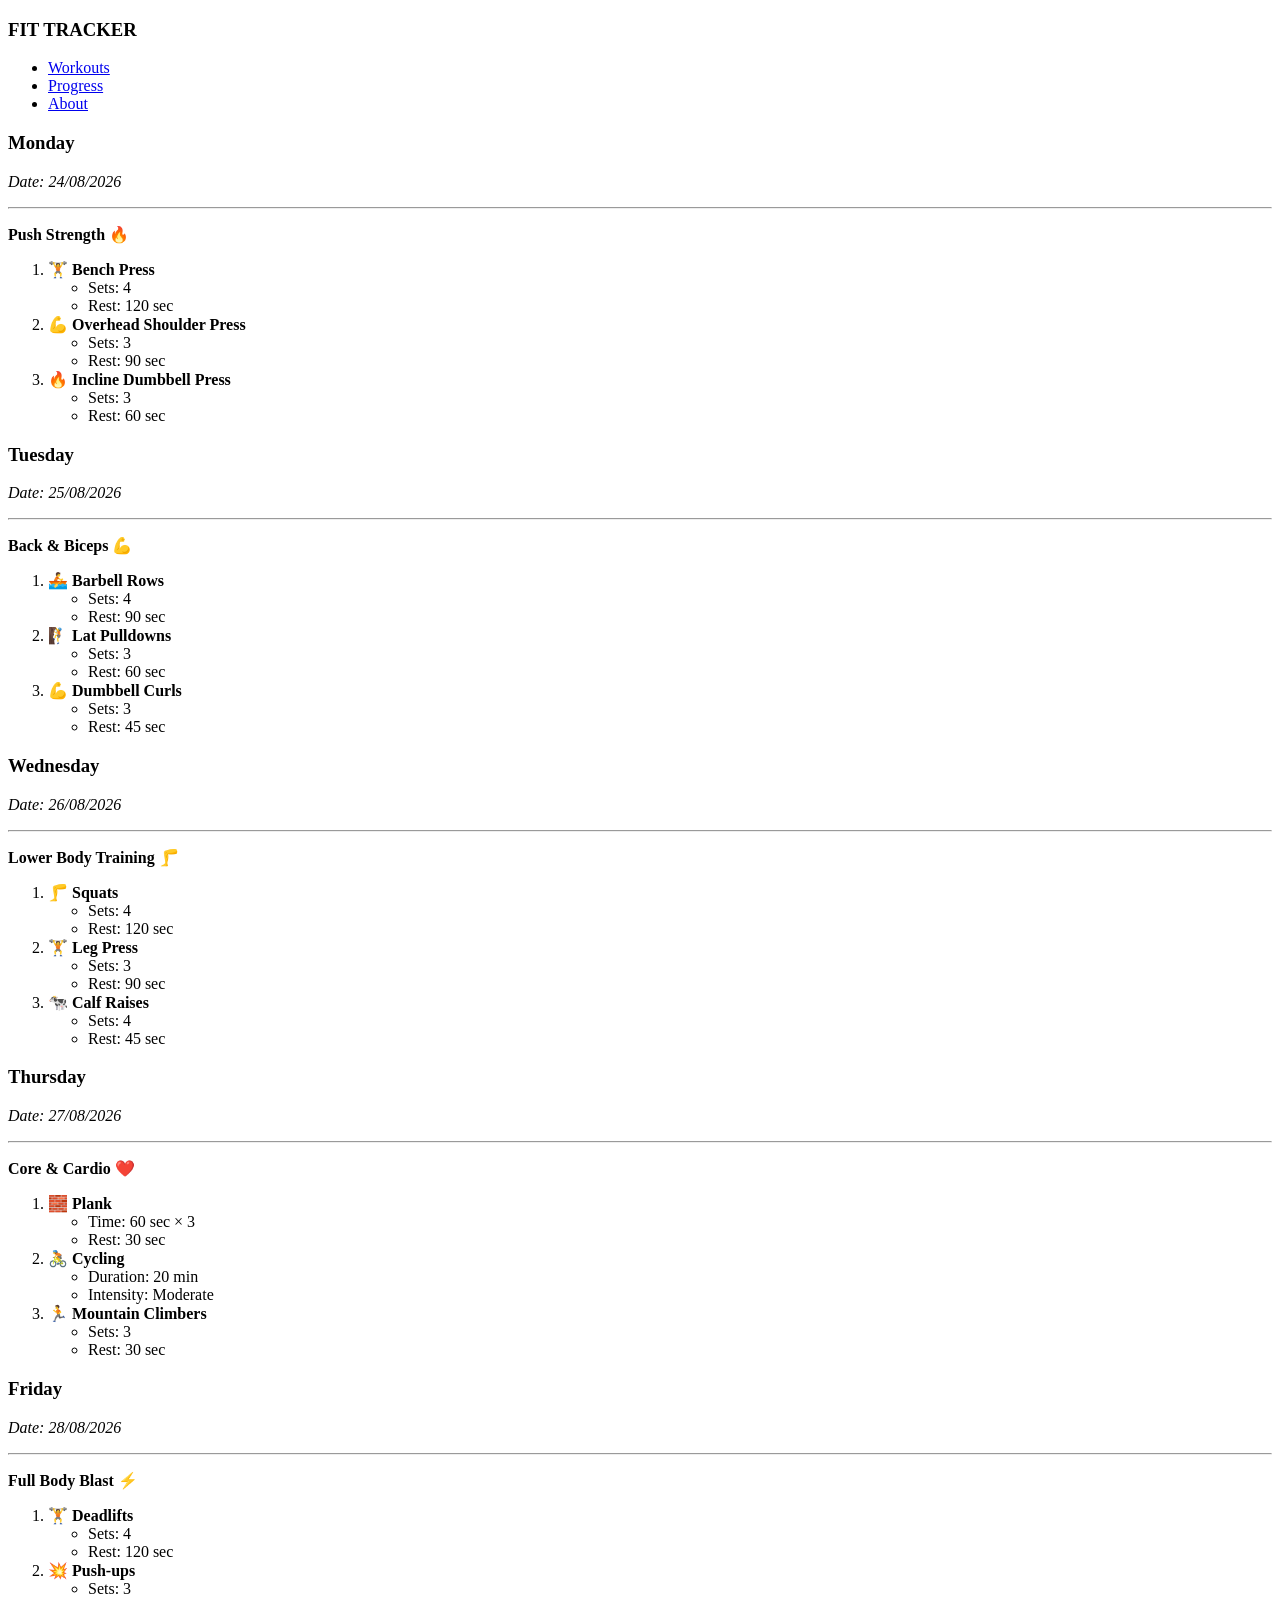
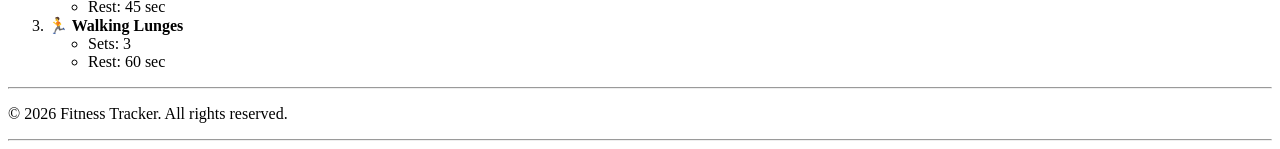
==== Frontend/HTML/index.html @ e691eee6 "// changes : added my folders to public." ====
<!DOCTYPE html>
<html lang="en">

<head>
  <meta charset="UTF-8">
  <meta name="viewport" content="width=device-width, initial-scale=1.0">
  <title>Fitness Tracker</title>
  <link rel="stylesheet" href="/CSS/style.css">
  <script src="scriptWork.js" defer></script>
</head>

<body>

<header class="header">

  <h3><a href="index.html"></a>FIT TRACKER</h3>

  <nav class="nav-bar">
    <ul>
      <li><a href ="workouts.html">Workouts</a></li>
      <li><a href="#">Progress</a></li>
      <li><a href="#">About</a></li>
    </ul>
  </nav>

</header>


<main>

<div class="workout-container">




<div class="workout-card">

<div class="tittel">
<h3>Monday</h3>
<p><em>Date: 24/08/2026</em></p>
<hr>
</div>


<div class="content">
<p><strong>Push Strength 🔥</strong></p>
</div>


<div class="list">

<ol>

<li>
<strong>🏋️ Bench Press</strong>
<ul>
<li>Sets: 4</li>
<li>Rest: 120 sec</li>
</ul>
</li>


<li>
<strong>💪 Overhead Shoulder Press</strong>
<ul>
<li>Sets: 3</li>
<li>Rest: 90 sec</li>
</ul>
</li>


<li>
<strong>🔥 Incline Dumbbell Press</strong>
<ul>
<li>Sets: 3</li>
<li>Rest: 60 sec</li>
</ul>
</li>

</ol>

</div>

</div>




<!-- Tuesday Workout -->

<div class="workout-card">

<div class="tittel">
<h3>Tuesday</h3>
<p><em>Date: 25/08/2026</em></p>
<hr>
</div>


<div class="content">
<p><strong>Back & Biceps 💪</strong></p>
</div>


<div class="list">

<ol>

<li>
<strong>🚣 Barbell Rows</strong>
<ul>
<li>Sets: 4</li>
<li>Rest: 90 sec</li>
</ul>
</li>


<li>
<strong>🧗 Lat Pulldowns</strong>
<ul>
<li>Sets: 3</li>
<li>Rest: 60 sec</li>
</ul>
</li>


<li>
<strong>💪 Dumbbell Curls</strong>
<ul>
<li>Sets: 3</li>
<li>Rest: 45 sec</li>
</ul>
</li>

</ol>

</div>

</div>





<!-- Wednesday Workout -->

<div class="workout-card">

<div class="tittel">
<h3>Wednesday</h3>
<p><em>Date: 26/08/2026</em></p>
<hr>
</div>


<div class="content">
<p><strong>Lower Body Training 🦵</strong></p>
</div>


<div class="list">

<ol>

<li>
<strong>🦵 Squats</strong>
<ul>
<li>Sets: 4</li>
<li>Rest: 120 sec</li>
</ul>
</li>


<li>
<strong>🏋️ Leg Press</strong>
<ul>
<li>Sets: 3</li>
<li>Rest: 90 sec</li>
</ul>
</li>


<li>
<strong>🐄 Calf Raises</strong>
<ul>
<li>Sets: 4</li>
<li>Rest: 45 sec</li>
</ul>
</li>

</ol>

</div>

</div>





<!-- Thursday Workout -->

<div class="workout-card">

<div class="tittel">
<h3>Thursday</h3>
<p><em>Date: 27/08/2026</em></p>
<hr>
</div>


<div class="content">
<p><strong>Core & Cardio ❤️</strong></p>
</div>


<div class="list">

<ol>

<li>
<strong>🧱 Plank</strong>
<ul>
<li>Time: 60 sec × 3</li>
<li>Rest: 30 sec</li>
</ul>
</li>


<li>
<strong>🚴 Cycling</strong>
<ul>
<li>Duration: 20 min</li>
<li>Intensity: Moderate</li>
</ul>
</li>


<li>
<strong>🏃 Mountain Climbers</strong>
<ul>
<li>Sets: 3</li>
<li>Rest: 30 sec</li>
</ul>
</li>

</ol>

</div>

</div>






<!-- Friday Workout -->

<div class="workout-card">

<div class="tittel">
<h3>Friday</h3>
<p><em>Date: 28/08/2026</em></p>
<hr>
</div>


<div class="content">
<p><strong>Full Body Blast ⚡</strong></p>
</div>


<div class="list">

<ol>

<li>
<strong>🏋️ Deadlifts</strong>
<ul>
<li>Sets: 4</li>
<li>Rest: 120 sec</li>
</ul>
</li>


<li>
<strong>💥 Push-ups</strong>
<ul>
<li>Sets: 3</li>
<li>Rest: 45 sec</li>
</ul>
</li>


<li>
<strong>🏃 Walking Lunges</strong>
<ul>
<li>Sets: 3</li>
<li>Rest: 60 sec</li>
</ul>
</li>

</ol>

</div>

</div>


</div>

</main>



<hr>

<footer class="copyright">

<p> &copy; 2026 Fitness Tracker. All rights reserved.</p>

</footer>

<hr>


</body>

</html>
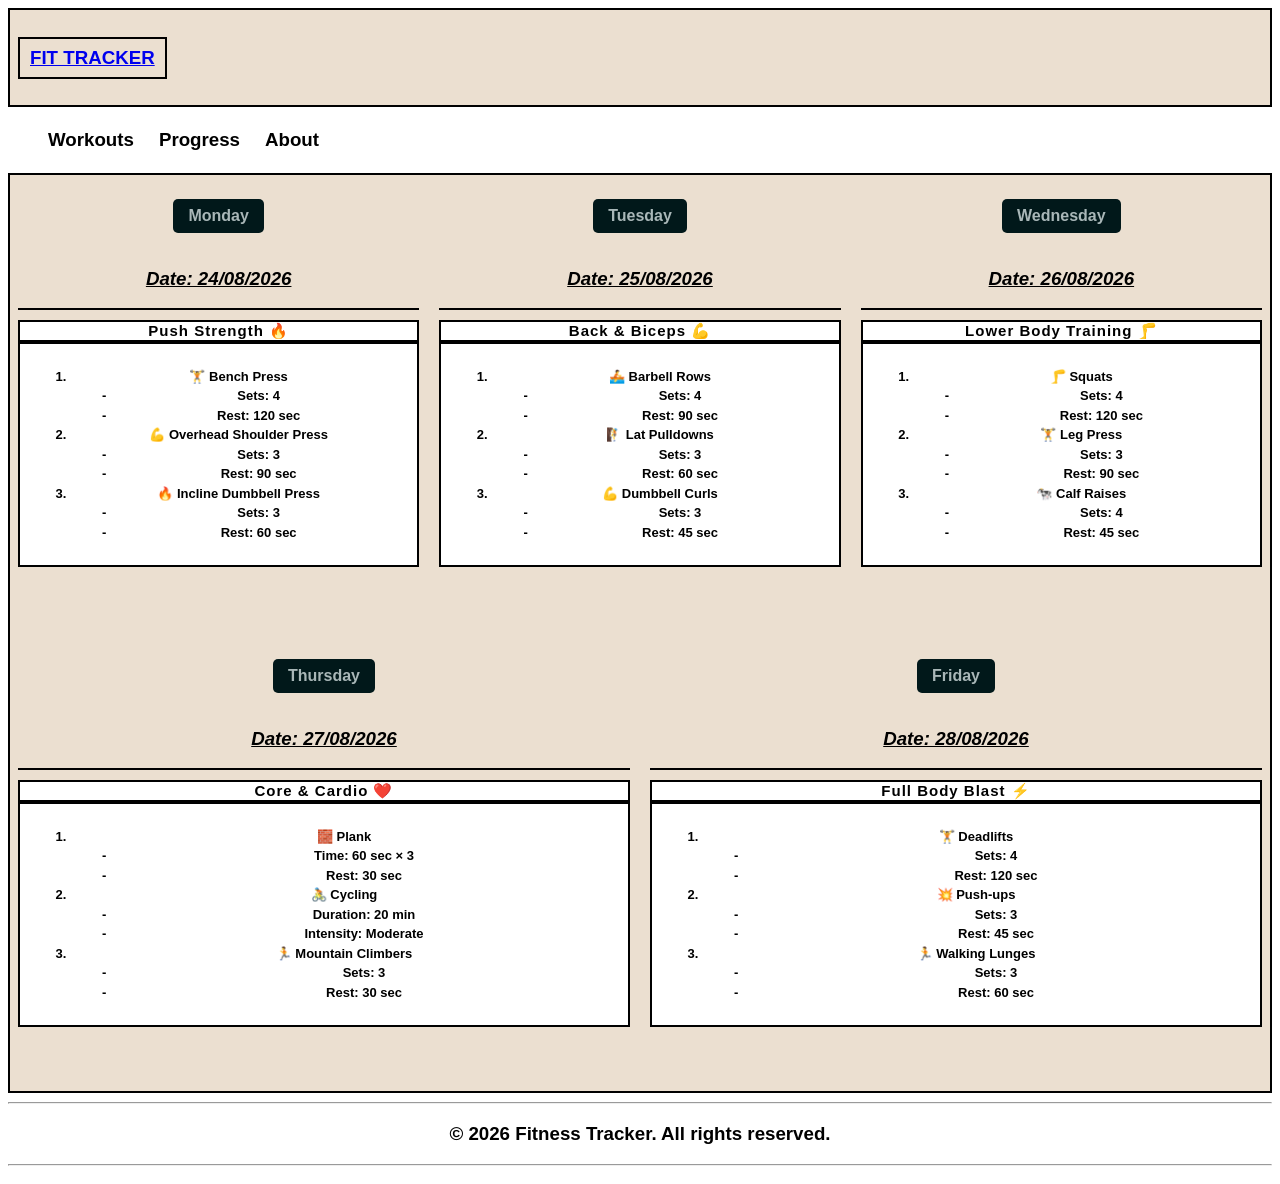
==== commit 49d7b825: "add localStorage persistence and delete" ====
--- a/Frontend/HTML/index.html
+++ b/Frontend/HTML/index.html
@@ -5,15 +5,14 @@
   <meta charset="UTF-8">
   <meta name="viewport" content="width=device-width, initial-scale=1.0">
   <title>Fitness Tracker</title>
-  <link rel="stylesheet" href="/CSS/style.css">
-  <script src="scriptWork.js" defer></script>
+  <link rel="stylesheet" href="../CSS/style.css">
 </head>
 
 <body>
 
 <header class="header">
 
-  <h3><a href="index.html"></a>FIT TRACKER</h3>
+  <h3><a href="index.html">FIT TRACKER</a></header><h3>
 
   <nav class="nav-bar">
     <ul>
--- a/Frontend/CSS/style.css
+++ b/Frontend/CSS/style.css
@@ -0,0 +1,123 @@
+
+.workout-container {
+  display: flex;
+  min-height: 100vh;
+  gap: 20px;
+  padding: 8px;
+  background-color: rgb(235, 223, 208);
+  border: 2px solid;
+  align-items: stretch;
+  flex-wrap: wrap;
+}
+.workout-card {
+  display: flex;
+  flex-direction: column;
+  flex-shrink:  1;
+  flex-grow: 1;
+  flex-basis: 300px;
+}
+.content{
+  font-family: 'Trebuchet MS', 'Lucida Sans Unicode', 'Lucida Grande', 'Lucida Sans', Arial, sans-serif;
+  text-align: center;
+  border: 2px solid;
+  background-color: white;
+}
+.content p {
+    font-family: 'Poppins', sans-serif;
+    margin: 0;
+    font-size: 15px;
+    letter-spacing: 1px
+}
+
+.list{
+  font-family: Arial, Helvetica, sans-serif;
+  font-size: small;
+  padding:10px;
+  border: 2px solid;
+  background-color: white;
+  line-height:1.5;
+
+}
+
+.tittel p{
+  text-decoration: underline;
+
+}
+
+.tittel hr{
+  border: 1px solid;
+  color: black;
+}
+.list ul{
+  list-style-type: "- ";
+}
+
+.workout-card {
+  display: flex;
+  flex-direction: column;
+}
+
+.tittel h3 {
+    font-family: 'Trebuchet MS', 'Lucida Sans Unicode', 'Lucida Grande', 'Lucida Sans', Arial, sans-serif;;
+    background-color: #01181a;
+    color: #a9b7b8;
+    padding: 8px 15px;
+    border-radius: 5px;
+    display: inline-block;
+    font-size: medium;
+}
+h3{
+  font-family: Arial, Helvetica, sans-serif;
+  text-align: center;
+}
+.header h3 {
+  border: 2px solid;
+  padding: 8px 10px;
+  text-align: left;
+  font-family: 'Trebuchet MS', 'Lucida Sans Unicode', 'Lucida Grande', 'Lucida Sans', Arial, sans-serif;
+}
+.header {
+  display: flex;
+  padding: 8px;
+  background-color: rgb(235, 223, 208);
+  justify-content: space-between;
+  align-items: center;
+  border: 2px solid;
+  
+}
+.nav-bar{
+  font-family: Arial, Helvetica, sans-serif;
+  text-align: end;
+}
+
+.nav-bar ul {
+  display: flex;
+    gap: 25px;
+    list-style: none;
+}
+
+.nav-bar li{
+
+  font-family: 'Trebuchet MS', 'Lucida Sans Unicode', 'Lucida Grande', 'Lucida Sans', Arial, sans-serif;
+  display: inline;
+  align-items: stretch;
+  flex-wrap: wrap;
+  line-height: 1.5;
+  list-style-type: none;
+  gap: 50px;
+  
+}
+.nav-bar a {
+    text-decoration: none;
+    color: black
+}
+
+.nav-bar li a:hover {
+  text-decoration: underline;
+  position: relative;
+  top: 3px;
+}
+
+.form {
+  display: flex;
+}
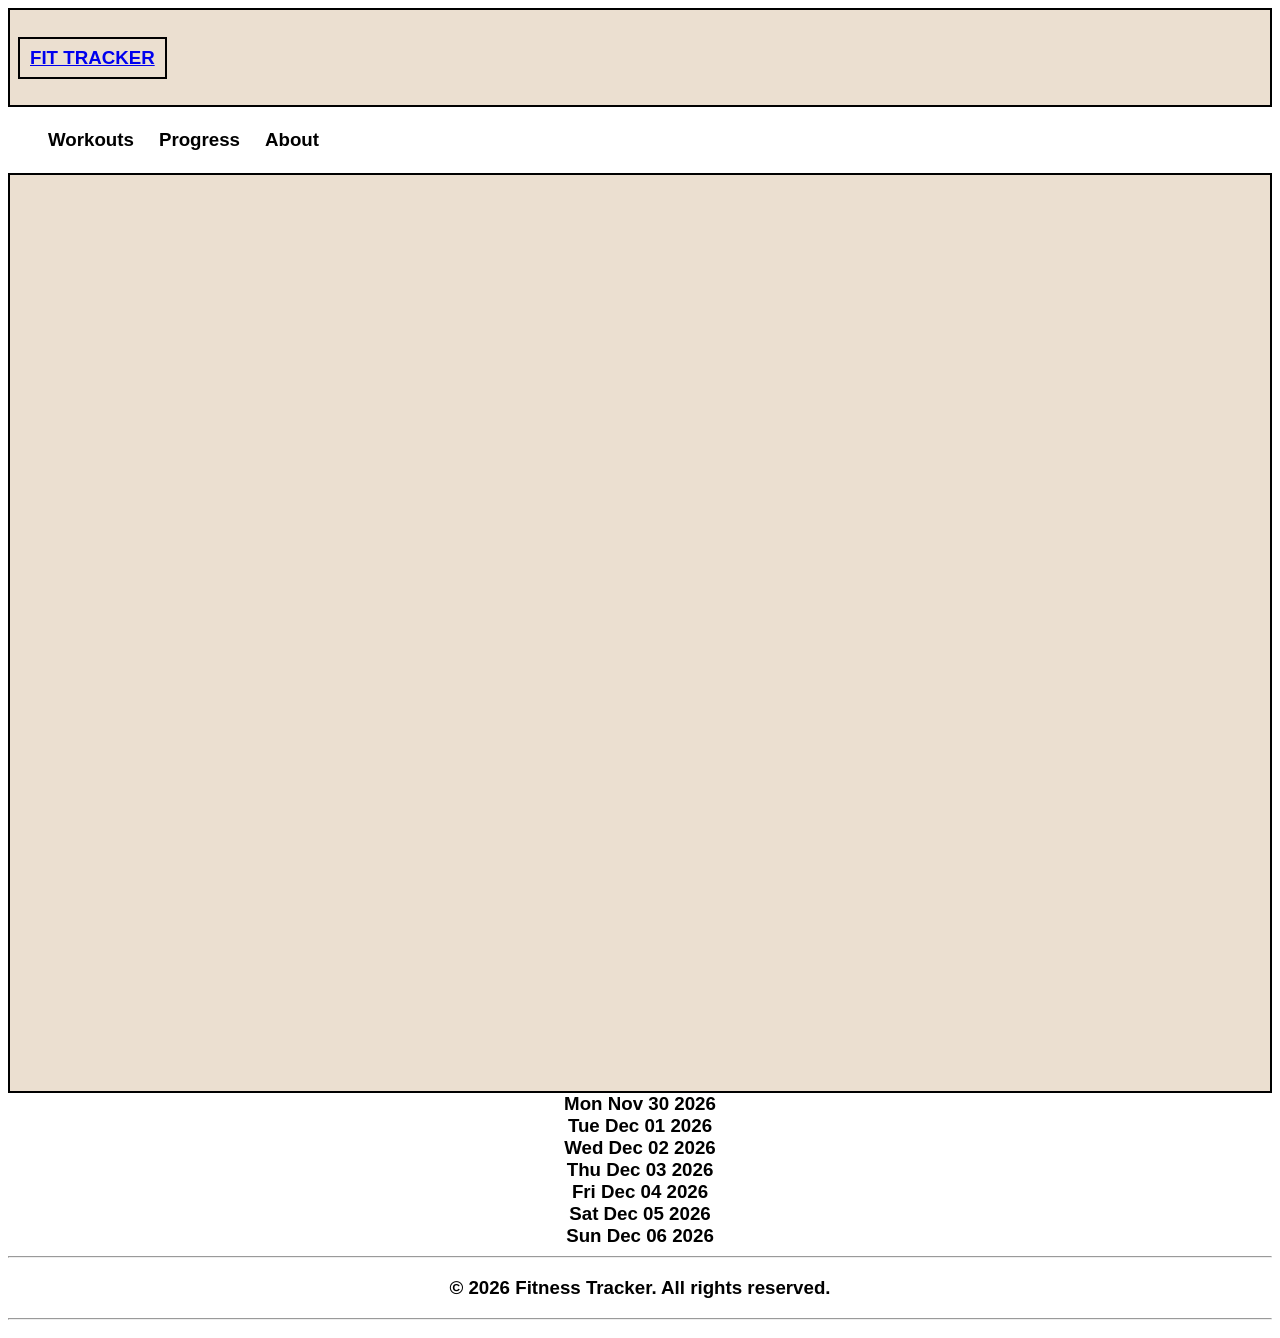
==== commit 57436aea: "Work in progress: front page week view" ====
--- a/Frontend/HTML/index.html
+++ b/Frontend/HTML/index.html
@@ -6,6 +6,9 @@
   <meta name="viewport" content="width=device-width, initial-scale=1.0">
   <title>Fitness Tracker</title>
   <link rel="stylesheet" href="../CSS/style.css">
+  <script src="../JS/shared.js" defer></script>
+  <script src="../JS/index.js" defer></script>
+
 </head>
 
 <body>
@@ -27,6 +30,10 @@
 
 <main>
 
+<div class="weekdays">
+ 
+
+
 <div class="workout-container">
 
 
@@ -35,279 +42,17 @@
 <div class="workout-card">
 
 <div class="tittel">
-<h3>Monday</h3>
-<p><em>Date: 24/08/2026</em></p>
-<hr>
-</div>
 
 
 <div class="content">
-<p><strong>Push Strength 🔥</strong></p>
-</div>
 
 
 <div class="list">
-
-<ol>
-
-<li>
-<strong>🏋️ Bench Press</strong>
-<ul>
-<li>Sets: 4</li>
-<li>Rest: 120 sec</li>
-</ul>
-</li>
-
-
-<li>
-<strong>💪 Overhead Shoulder Press</strong>
-<ul>
-<li>Sets: 3</li>
-<li>Rest: 90 sec</li>
-</ul>
-</li>
-
-
-<li>
-<strong>🔥 Incline Dumbbell Press</strong>
-<ul>
-<li>Sets: 3</li>
-<li>Rest: 60 sec</li>
-</ul>
-</li>
-
-</ol>
-
-</div>
-
-</div>
-
-
-
-
-<!-- Tuesday Workout -->
-
-<div class="workout-card">
-
-<div class="tittel">
-<h3>Tuesday</h3>
-<p><em>Date: 25/08/2026</em></p>
-<hr>
-</div>
-
-
-<div class="content">
-<p><strong>Back & Biceps 💪</strong></p>
-</div>
-
-
-<div class="list">
-
-<ol>
-
-<li>
-<strong>🚣 Barbell Rows</strong>
-<ul>
-<li>Sets: 4</li>
-<li>Rest: 90 sec</li>
-</ul>
-</li>
-
-
-<li>
-<strong>🧗 Lat Pulldowns</strong>
-<ul>
-<li>Sets: 3</li>
-<li>Rest: 60 sec</li>
-</ul>
-</li>
-
-
-<li>
-<strong>💪 Dumbbell Curls</strong>
-<ul>
-<li>Sets: 3</li>
-<li>Rest: 45 sec</li>
-</ul>
-</li>
-
-</ol>
-
-</div>
-
-</div>
 
 
 
 
 
-<!-- Wednesday Workout -->
-
-<div class="workout-card">
-
-<div class="tittel">
-<h3>Wednesday</h3>
-<p><em>Date: 26/08/2026</em></p>
-<hr>
-</div>
-
-
-<div class="content">
-<p><strong>Lower Body Training 🦵</strong></p>
-</div>
-
-
-<div class="list">
-
-<ol>
-
-<li>
-<strong>🦵 Squats</strong>
-<ul>
-<li>Sets: 4</li>
-<li>Rest: 120 sec</li>
-</ul>
-</li>
-
-
-<li>
-<strong>🏋️ Leg Press</strong>
-<ul>
-<li>Sets: 3</li>
-<li>Rest: 90 sec</li>
-</ul>
-</li>
-
-
-<li>
-<strong>🐄 Calf Raises</strong>
-<ul>
-<li>Sets: 4</li>
-<li>Rest: 45 sec</li>
-</ul>
-</li>
-
-</ol>
-
-</div>
-
-</div>
-
-
-
-
-
-<!-- Thursday Workout -->
-
-<div class="workout-card">
-
-<div class="tittel">
-<h3>Thursday</h3>
-<p><em>Date: 27/08/2026</em></p>
-<hr>
-</div>
-
-
-<div class="content">
-<p><strong>Core & Cardio ❤️</strong></p>
-</div>
-
-
-<div class="list">
-
-<ol>
-
-<li>
-<strong>🧱 Plank</strong>
-<ul>
-<li>Time: 60 sec × 3</li>
-<li>Rest: 30 sec</li>
-</ul>
-</li>
-
-
-<li>
-<strong>🚴 Cycling</strong>
-<ul>
-<li>Duration: 20 min</li>
-<li>Intensity: Moderate</li>
-</ul>
-</li>
-
-
-<li>
-<strong>🏃 Mountain Climbers</strong>
-<ul>
-<li>Sets: 3</li>
-<li>Rest: 30 sec</li>
-</ul>
-</li>
-
-</ol>
-
-</div>
-
-</div>
-
-
-
-
-
-
-<!-- Friday Workout -->
-
-<div class="workout-card">
-
-<div class="tittel">
-<h3>Friday</h3>
-<p><em>Date: 28/08/2026</em></p>
-<hr>
-</div>
-
-
-<div class="content">
-<p><strong>Full Body Blast ⚡</strong></p>
-</div>
-
-
-<div class="list">
-
-<ol>
-
-<li>
-<strong>🏋️ Deadlifts</strong>
-<ul>
-<li>Sets: 4</li>
-<li>Rest: 120 sec</li>
-</ul>
-</li>
-
-
-<li>
-<strong>💥 Push-ups</strong>
-<ul>
-<li>Sets: 3</li>
-<li>Rest: 45 sec</li>
-</ul>
-</li>
-
-
-<li>
-<strong>🏃 Walking Lunges</strong>
-<ul>
-<li>Sets: 3</li>
-<li>Rest: 60 sec</li>
-</ul>
-</li>
-
-</ol>
-
-</div>
-
-</div>
-
-
-</div>
 
 </main>
 
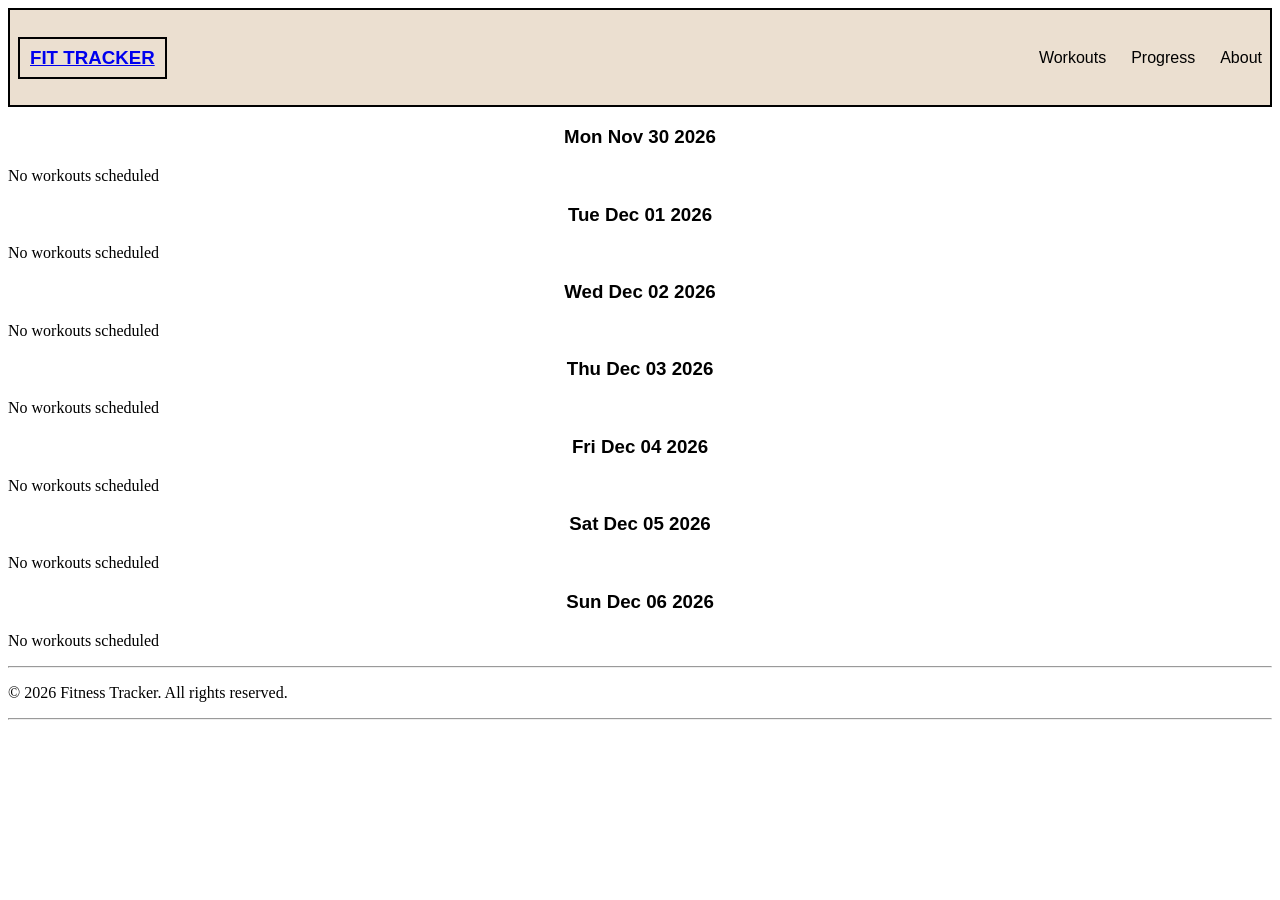
==== commit 56427e3a: "Work in progress: front page week view" ====
--- a/Frontend/HTML/index.html
+++ b/Frontend/HTML/index.html
@@ -15,7 +15,7 @@
 
 <header class="header">
 
-  <h3><a href="index.html">FIT TRACKER</a></header><h3>
+  <h3><a href="index.html">FIT TRACKER</a></h3>
 
   <nav class="nav-bar">
     <ul>
@@ -30,29 +30,7 @@
 
 <main>
 
-<div class="weekdays">
- 
-
-
-<div class="workout-container">
-
-
-
-
-<div class="workout-card">
-
-<div class="tittel">
-
-
-<div class="content">
-
-
-<div class="list">
-
-
-
-
-
+  <div id="week"></div>
 
 </main>
 
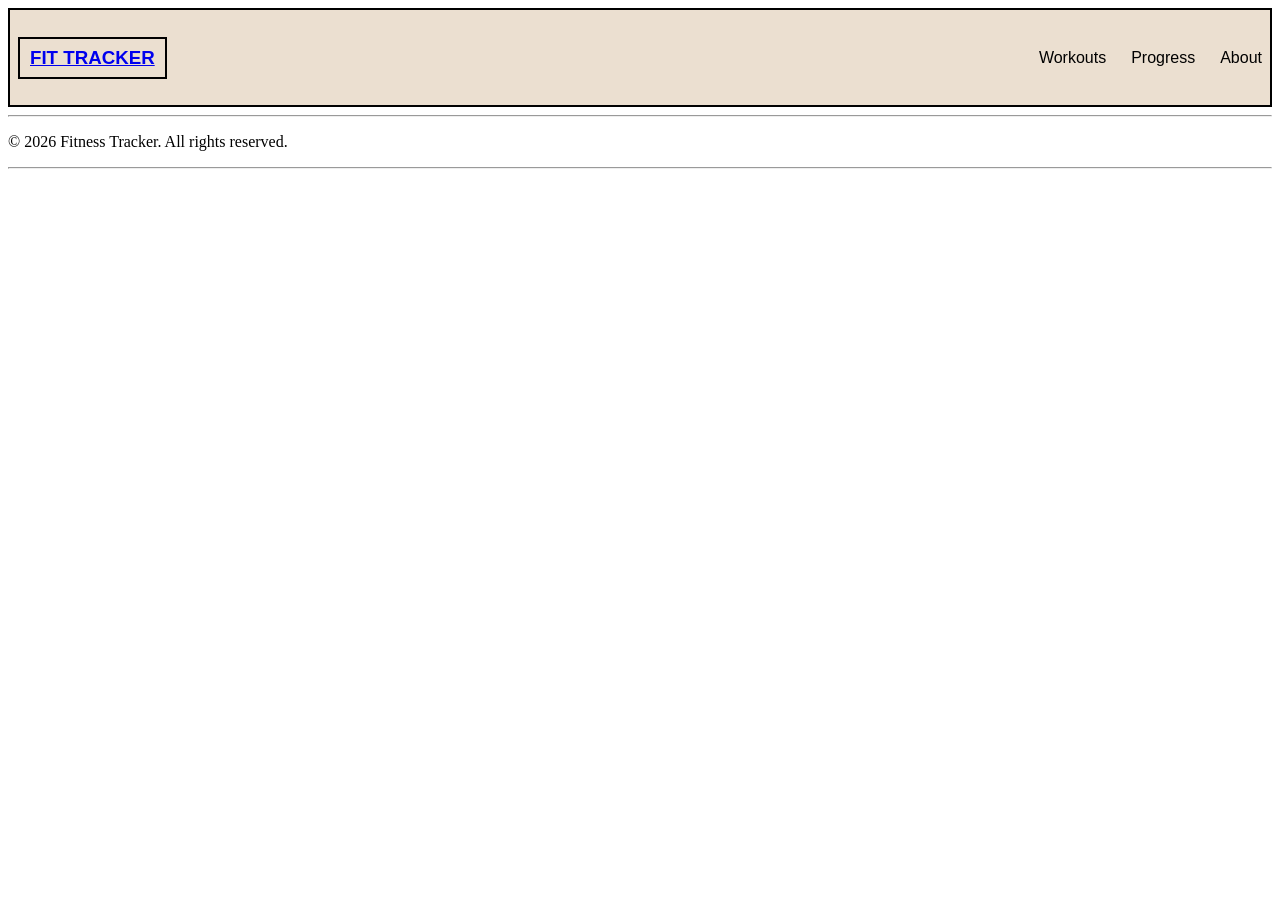
==== commit 302f236a: "WIP: progress page with stat cards" ====
--- a/Frontend/HTML/index.html
+++ b/Frontend/HTML/index.html
@@ -7,8 +7,7 @@
   <title>Fitness Tracker</title>
   <link rel="stylesheet" href="../CSS/style.css">
   <script src="../JS/shared.js" defer></script>
-  <script src="../JS/index.js" defer></script>
-
+<script src="../JS/progress.js" defer></script>
 </head>
 
 <body>
@@ -20,7 +19,7 @@
   <nav class="nav-bar">
     <ul>
       <li><a href ="workouts.html">Workouts</a></li>
-      <li><a href="#">Progress</a></li>
+      <li><a href="progress.html">Progress</a></li>
       <li><a href="#">About</a></li>
     </ul>
   </nav>
--- a/Frontend/CSS/style.css
+++ b/Frontend/CSS/style.css
@@ -120,4 +120,4 @@
 
 .form {
   display: flex;
-}+}
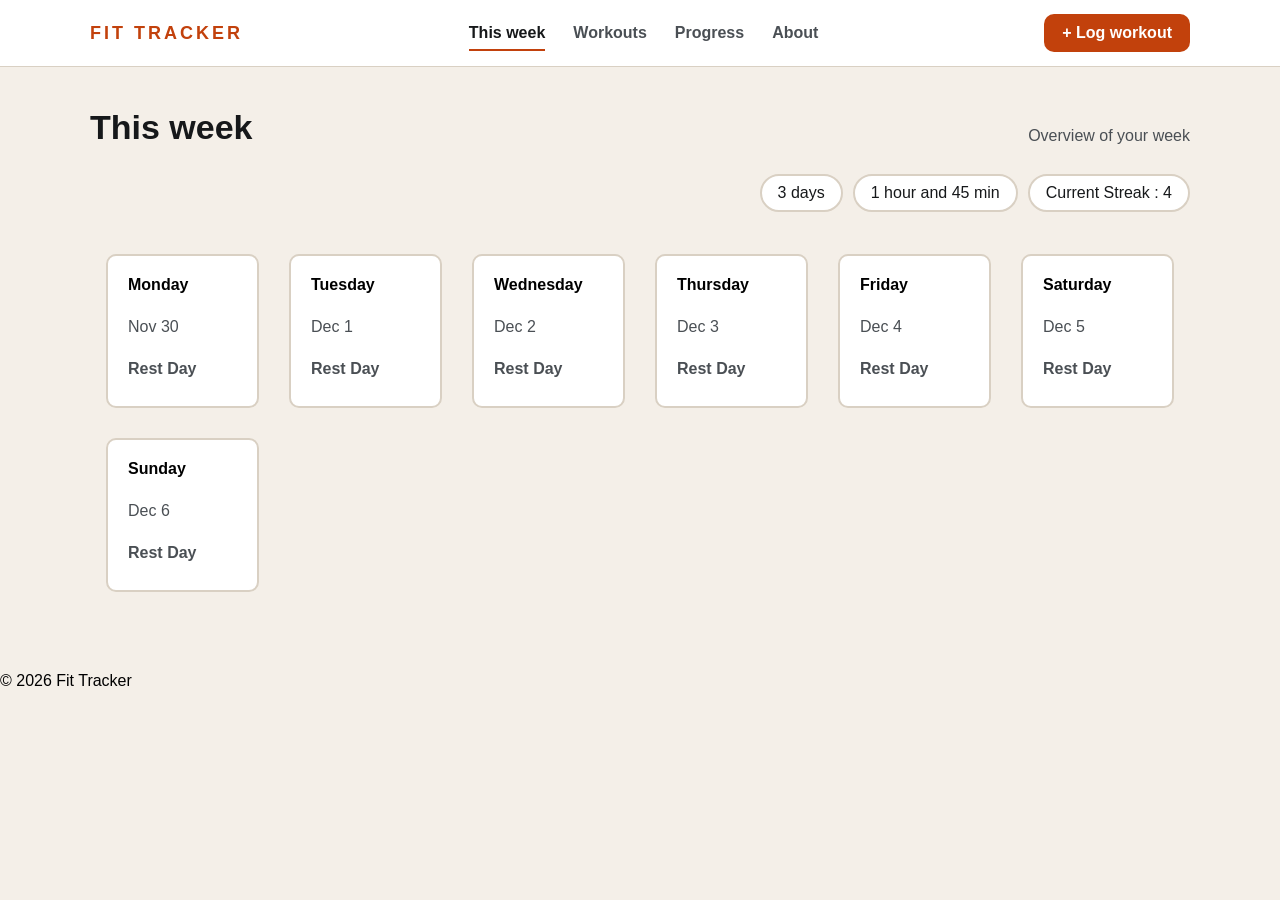
==== commit e4287af7: "Design update of the main page in progress" ====
--- a/Frontend/HTML/index.html
+++ b/Frontend/HTML/index.html
@@ -4,47 +4,56 @@
 <head>
   <meta charset="UTF-8">
   <meta name="viewport" content="width=device-width, initial-scale=1.0">
-  <title>Fitness Tracker</title>
+  <title>Fit Tracker</title>
+  <link rel="stylesheet" href="https://fonts.googleapis.com/css2?family=Archivo:wght@500;700;800&family=Source+Sans+3:wght@400;600;700&display=swap">
   <link rel="stylesheet" href="../CSS/style.css">
   <script src="../JS/shared.js" defer></script>
-<script src="../JS/progress.js" defer></script>
+  <script src="../JS/index.js" defer></script>
 </head>
 
 <body>
 
-<header class="header">
+  <header class="header">
+    <div class="header-inner">
 
-  <h3><a href="index.html">FIT TRACKER</a></h3>
+      <h3><a href="index.html">FIT TRACKER</a></h3>
 
-  <nav class="nav-bar">
-    <ul>
-      <li><a href ="workouts.html">Workouts</a></li>
-      <li><a href="progress.html">Progress</a></li>
-      <li><a href="#">About</a></li>
-    </ul>
-  </nav>
+      <nav class="nav-bar">
+        <ul>
+          <li><a href="index.html" class="active">This week</a></li>
+          <li><a href="workouts.html">Workouts</a></li>
+          <li><a href="progress.html">Progress</a></li>
+          <li><a href="#">About</a></li>
+        </ul>
+      </nav>
 
-</header>
+      <a class="cta" href="workouts.html">+ Log workout</a>
 
+    </div>
+  </header>
 
-<main>
+  <main class="page">
 
-  <div id="week"></div>
+    <div class="page-head">
+      <h1>This week</h1>
 
-</main>
+      <p>Overview of your week</p>
 
+    </div>
+      <div class="pills">
+      <div class="pill">3 days</div>
+      <div class="pill">1 hour and 45 min</div>
+      <div class="pill">Current Streak : <b></b>4</div>
 
+    </div>
 
-<hr>
+    <div id="week"></div>
 
-<footer class="copyright">
+  </main>
 
-<p> &copy; 2026 Fitness Tracker. All rights reserved.</p>
-
-</footer>
-
-<hr>
-
+  <footer class="copyright">
+    <p>&copy; 2026 Fit Tracker</p>
+  </footer>
 
 </body>
 
--- a/Frontend/CSS/style.css
+++ b/Frontend/CSS/style.css
@@ -1,123 +1,207 @@
-
-.workout-container {
-  display: flex;
-  min-height: 100vh;
-  gap: 20px;
-  padding: 8px;
-  background-color: rgb(235, 223, 208);
-  border: 2px solid;
+:root {
+  --sand: #F4EFE8;
+  --paper: #FFFFFF;
+  --ink: #16181A;
+  --stone: #4A4F54;
+  --ember: #C2410C;
+  --teal: #0F5257;
+  --line: #D9D0C3;              
+}
+
+*{
+  margin: 0;
+  font-family: "Source Sans 3", sans-serif;
+}
+body {
+  background-color: var(--sand)
+}
+
+.header {
+  background-color: var(--paper);
+  border-bottom: 1px solid var(--line);
+  position: sticky;            
+  top: 0;
+  z-index: 10;                
+}
+
+.header-inner {
+  max-width: 1100px;             
+  margin: 0 auto;              
+  padding: 14px 24px;
+  display: flex;
+  align-items: center;
+  justify-content: space-between;
+  gap: 16px;
+  flex-wrap: wrap; 
+
+}
+
+.header h3 {
+  margin: 0;                    
+}
+.header h3 a {
+  font-family: "Archivo", sans-serif;
+  font-weight: 800;
+  font-size: 18px;
+  letter-spacing: 3px;
+  color: var(--ember);
+  text-decoration: none;
+}
+
+.nav-bar ul {
+  display: flex;
+  gap: 28px;                   
+  list-style: none;             
+  padding: 0;
+  margin: 0;
+}
+.nav-bar a {
+  color: var(--stone);
+  text-decoration: none;
+  font-weight: 600;
+  padding: 8px 0;
+  border-bottom: 2.5px solid transparent;   
+  transition: color 0.2s, border-color 0.2s;
+}
+.nav-bar a:hover {
+  color: var(--ink);
+}
+.nav-bar a.active {
+  color: var(--ink);
+  border-bottom-color: var(--ember);       
+}
+
+.cta {
+  background-color: var(--ember);
+  color: var(--paper);
+  text-decoration: none;
+  font-weight: 700;
+  padding: 10px 18px;
+  border-radius: 10px;
+}
+.cta:hover {
+  background-color: var(--ember);
+  opacity: 0.8;
+}
+
+.page {
+  max-width: 1100px;
+  margin: 0 auto;
+  padding: 40px 24px 64px;
+  display: flex;
+  flex-direction: column;
+  gap: 26px;
+}
+
+.page-head {
+    display: flex;
+    justify-content: space-between;
+    align-items: flex-end;
+    flex-wrap: wrap;
+    gap: 16px;
+}
+
+.page-head h1 {
+  font-family: "Archivo", sans-serif;
+  font-size: 34px;
+  font-weight: 800;
+  color: var(--ink);
+  line-height: 1.2;
+}
+
+.page-head p {
+  font-size: 16px;
+  line-height: 1.5;
+  font-weight: 400;
+  color: var(--stone);
+}
+
+
+
+.pills {
+    display: flex;
+    justify-content: flex-end;
+    gap: 10px;
+    flex-wrap: wrap;
+}
+
+
+.pill {
+  background-color: var(--paper);
+  color: var(--ink);
+  border: 2px solid var(--line);
+  padding: 8px 16px;
+  border-radius: 999px;
+}
+
+
+
+#week {
+  white-space: normal;
+  display: grid;
+  grid-template-columns: repeat(auto-fit, minmax(150px, 1fr));
+  gap: 30px;
+  cursor: pointer;
+  border-radius: 10px;
+  padding: 16px;
   align-items: stretch;
-  flex-wrap: wrap;
-}
-.workout-card {
+}
+
+#week .day-card:hover {
+  transition: transform 0.15s, box-shadow 0.15s;
+  border-color: var(--ember);
+}
+
+
+.day-card {
   display: flex;
   flex-direction: column;
-  flex-shrink:  1;
-  flex-grow: 1;
-  flex-basis: 300px;
-}
-.content{
-  font-family: 'Trebuchet MS', 'Lucida Sans Unicode', 'Lucida Grande', 'Lucida Sans', Arial, sans-serif;
-  text-align: center;
-  border: 2px solid;
-  background-color: white;
-}
-.content p {
-    font-family: 'Poppins', sans-serif;
-    margin: 0;
-    font-size: 15px;
-    letter-spacing: 1px
-}
-
-.list{
-  font-family: Arial, Helvetica, sans-serif;
-  font-size: small;
-  padding:10px;
-  border: 2px solid;
-  background-color: white;
-  line-height:1.5;
-
-}
-
-.tittel p{
-  text-decoration: underline;
-
-}
-
-.tittel hr{
-  border: 1px solid;
-  color: black;
-}
-.list ul{
-  list-style-type: "- ";
-}
-
-.workout-card {
-  display: flex;
-  flex-direction: column;
-}
-
-.tittel h3 {
-    font-family: 'Trebuchet MS', 'Lucida Sans Unicode', 'Lucida Grande', 'Lucida Sans', Arial, sans-serif;;
-    background-color: #01181a;
-    color: #a9b7b8;
-    padding: 8px 15px;
-    border-radius: 5px;
-    display: inline-block;
-    font-size: medium;
-}
-h3{
-  font-family: Arial, Helvetica, sans-serif;
-  text-align: center;
-}
-.header h3 {
-  border: 2px solid;
-  padding: 8px 10px;
-  text-align: left;
-  font-family: 'Trebuchet MS', 'Lucida Sans Unicode', 'Lucida Grande', 'Lucida Sans', Arial, sans-serif;
-}
-.header {
-  display: flex;
-  padding: 8px;
-  background-color: rgb(235, 223, 208);
-  justify-content: space-between;
-  align-items: center;
-  border: 2px solid;
-  
-}
-.nav-bar{
-  font-family: Arial, Helvetica, sans-serif;
-  text-align: end;
-}
-
-.nav-bar ul {
-  display: flex;
-    gap: 25px;
-    list-style: none;
-}
-
-.nav-bar li{
-
-  font-family: 'Trebuchet MS', 'Lucida Sans Unicode', 'Lucida Grande', 'Lucida Sans', Arial, sans-serif;
-  display: inline;
-  align-items: stretch;
-  flex-wrap: wrap;
-  line-height: 1.5;
-  list-style-type: none;
-  gap: 50px;
-  
-}
-.nav-bar a {
-    text-decoration: none;
-    color: black
-}
-
-.nav-bar li a:hover {
-  text-decoration: underline;
-  position: relative;
-  top: 3px;
-}
-
-.form {
-  display: flex;
-}
+  gap: 16px;
+  cursor: pointer;
+  border: 2px solid var(--line);
+  border-radius: 10px;
+  padding: 20px;
+  background-color: var(--paper);
+  transition: transform 0.15s, box-shadow 0.15s;   /* on the normal state */
+
+}
+.day-card:hover {
+    transform: translateY(-3px);                      /* moves the card 3px up */
+    box-shadow: 0 6px 16px rgba(0, 0, 0, 0.08);       /* soft shadow underneath */
+}
+
+.day-card p {
+  margin: 0 0 8px 0;
+}
+
+.day-workouts {
+  padding: 0 10px 0 0;
+  list-style: none;
+  border-radius: 5px;
+  background-color: var(--teal);
+  color: var(--paper);
+}
+.workout-pill b {
+    display: block;   
+}
+.workout-pill {
+  display: block;
+  width: 100%;
+  padding: 10px 12px;
+  border-radius: 10px;
+  color: var(--paper);
+}
+.workout-pill span {
+    display: block;
+    font-size: 14px;
+    opacity: 0.9;
+    margin-top: 4px;
+    line-height: 1.4;
+    text-align: left;
+}
+
+.rest-day { 
+  color: var(--stone);
+  font-weight: 600;
+}
+  
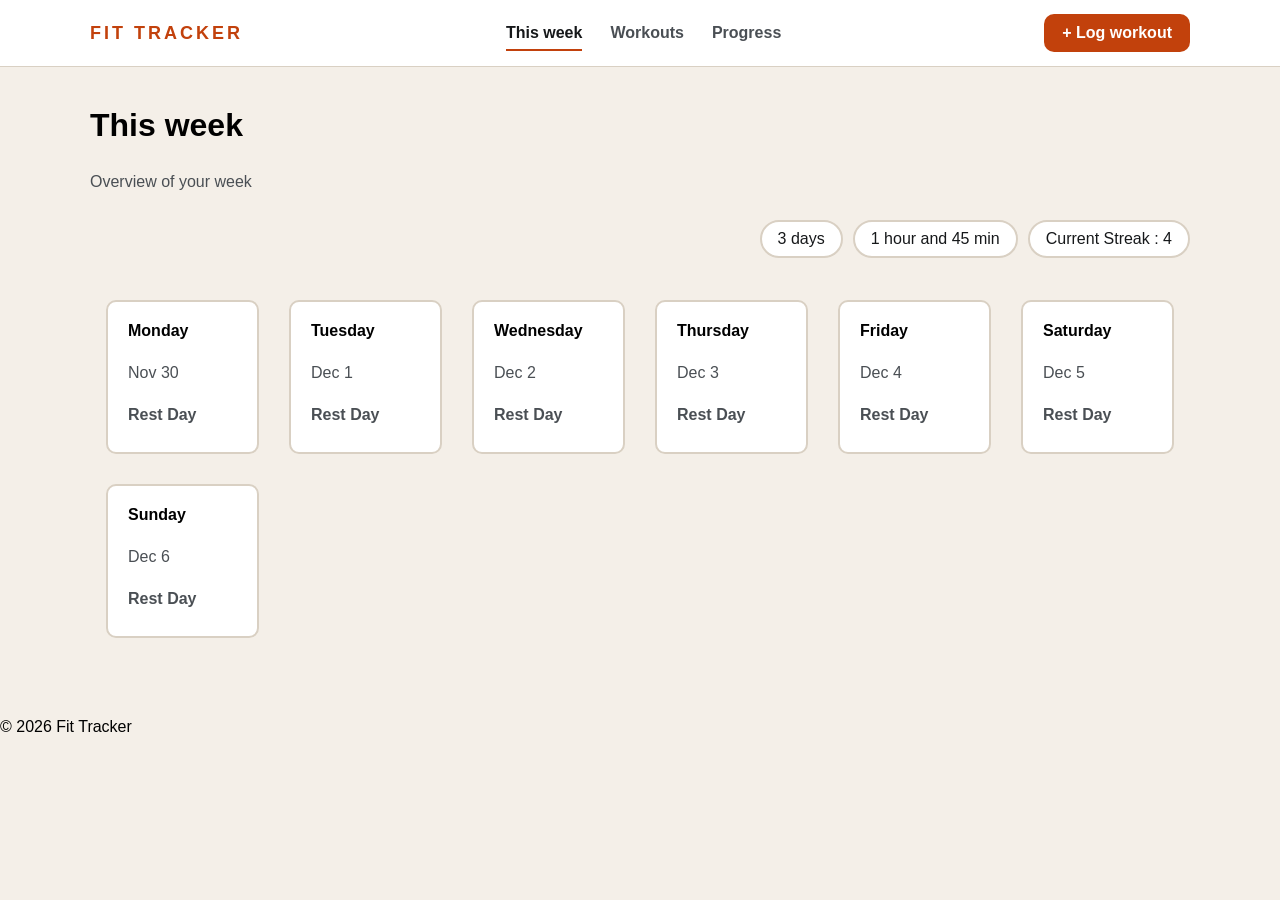
==== commit 1a3330b9: "Log page shows one workout from the URL id" ====
--- a/Frontend/HTML/index.html
+++ b/Frontend/HTML/index.html
@@ -20,10 +20,9 @@
 
       <nav class="nav-bar">
         <ul>
-          <li><a href="index.html" class="active">This week</a></li>
-          <li><a href="workouts.html">Workouts</a></li>
-          <li><a href="progress.html">Progress</a></li>
-          <li><a href="#">About</a></li>
+          <li><a href="index.html" class="nav-link ">This week</a></li>
+          <li><a href="workouts.html" class="nav-link">Workouts</a></li>
+          <li><a href="progress.html" class="nav-link">Progress</a></li>
         </ul>
       </nav>
 
@@ -34,9 +33,8 @@
 
   <main class="page">
 
+          <h1>This week</h1>
     <div class="page-head">
-      <h1>This week</h1>
-
       <p>Overview of your week</p>
 
     </div>
--- a/Frontend/CSS/style.css
+++ b/Frontend/CSS/style.css
@@ -15,7 +15,6 @@
 body {
   background-color: var(--sand)
 }
-
 .header {
   background-color: var(--paper);
   border-bottom: 1px solid var(--line);
@@ -204,4 +203,27 @@
   color: var(--stone);
   font-weight: 600;
 }
+
+.nav-bar a {
+    border-bottom: 2.5px solid transparent;   
+    transition: color 0.2s, border-color 0.2s;
+}
+
+.nav-bar a:hover {
+    color: var(--ink);
+    border-bottom-color: var(--line);         
+}
+
+.nav-bar a.active {
+    color: var(--ink);
+    border-bottom-color: var(--ember);        
+}
+
+a.workout-pill {
+    display: block;
+    color: inherit;
+    text-decoration: none;
+}
+
+
   
